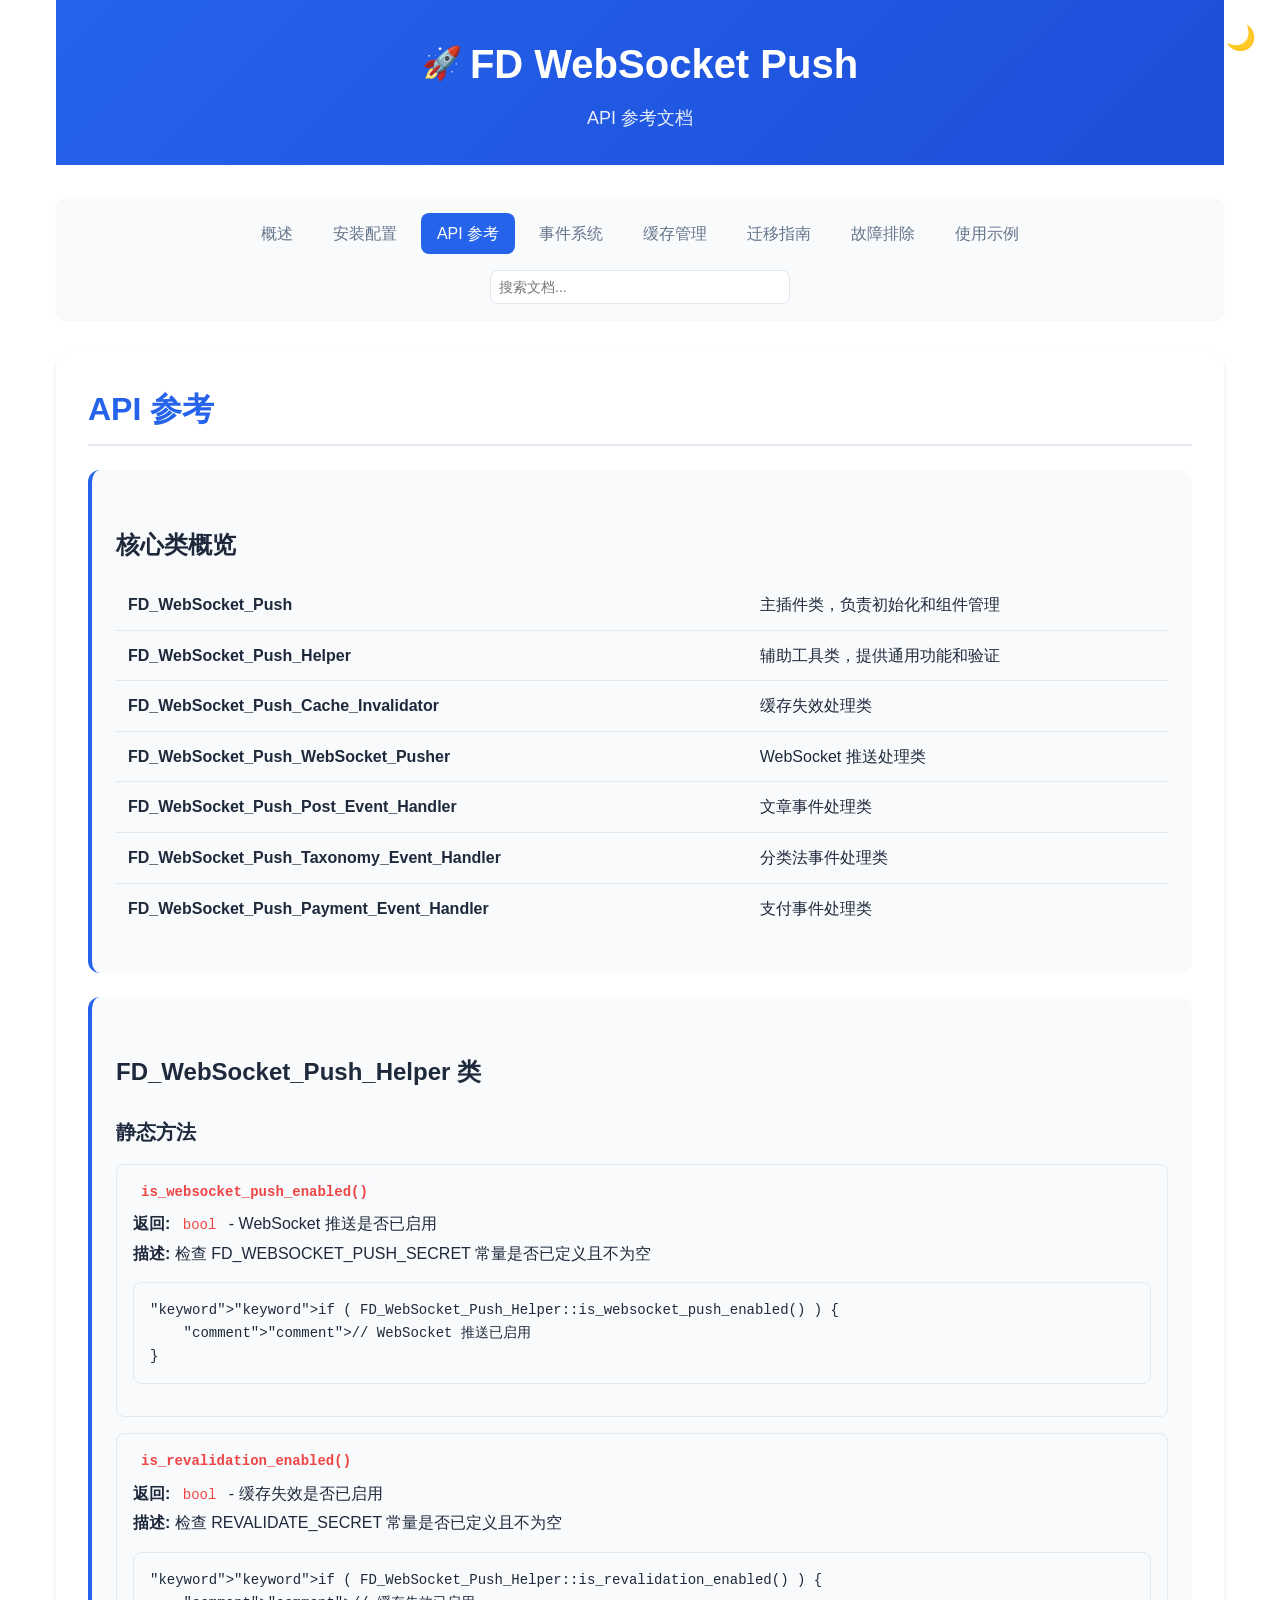
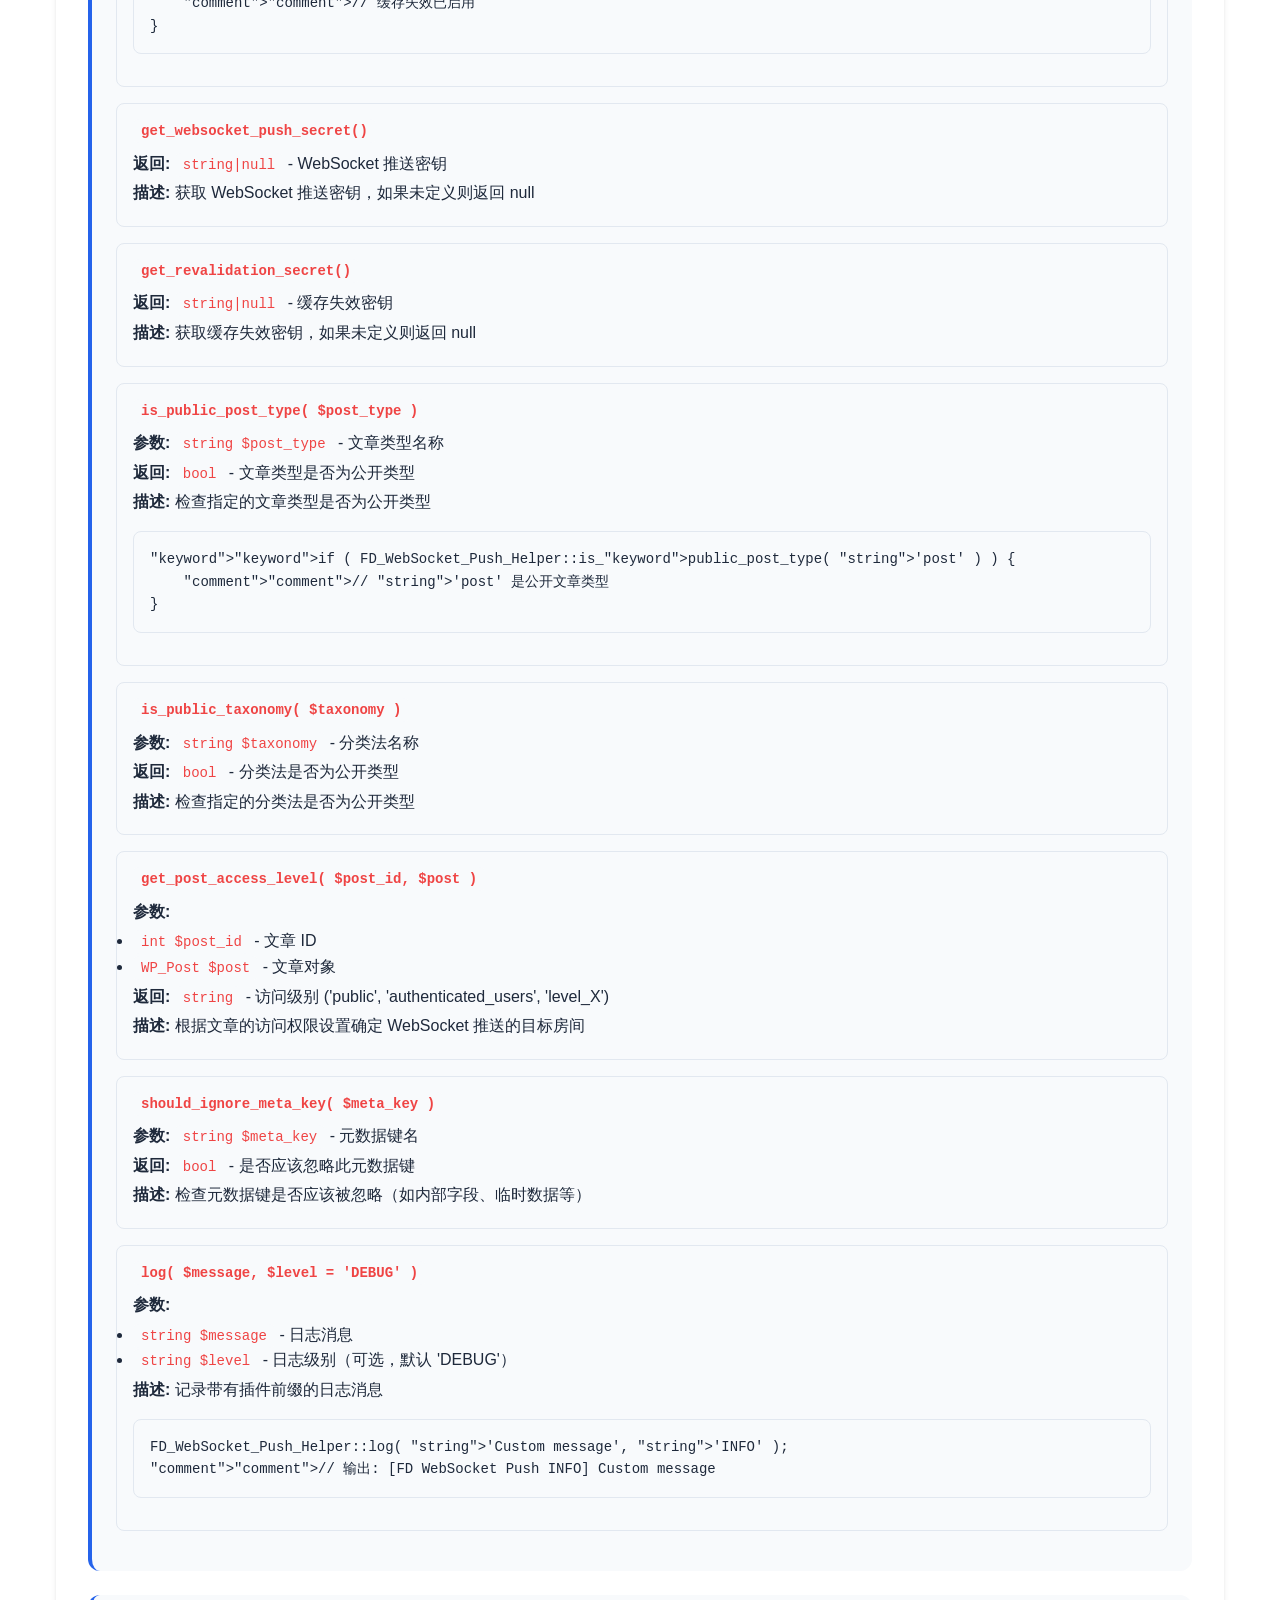
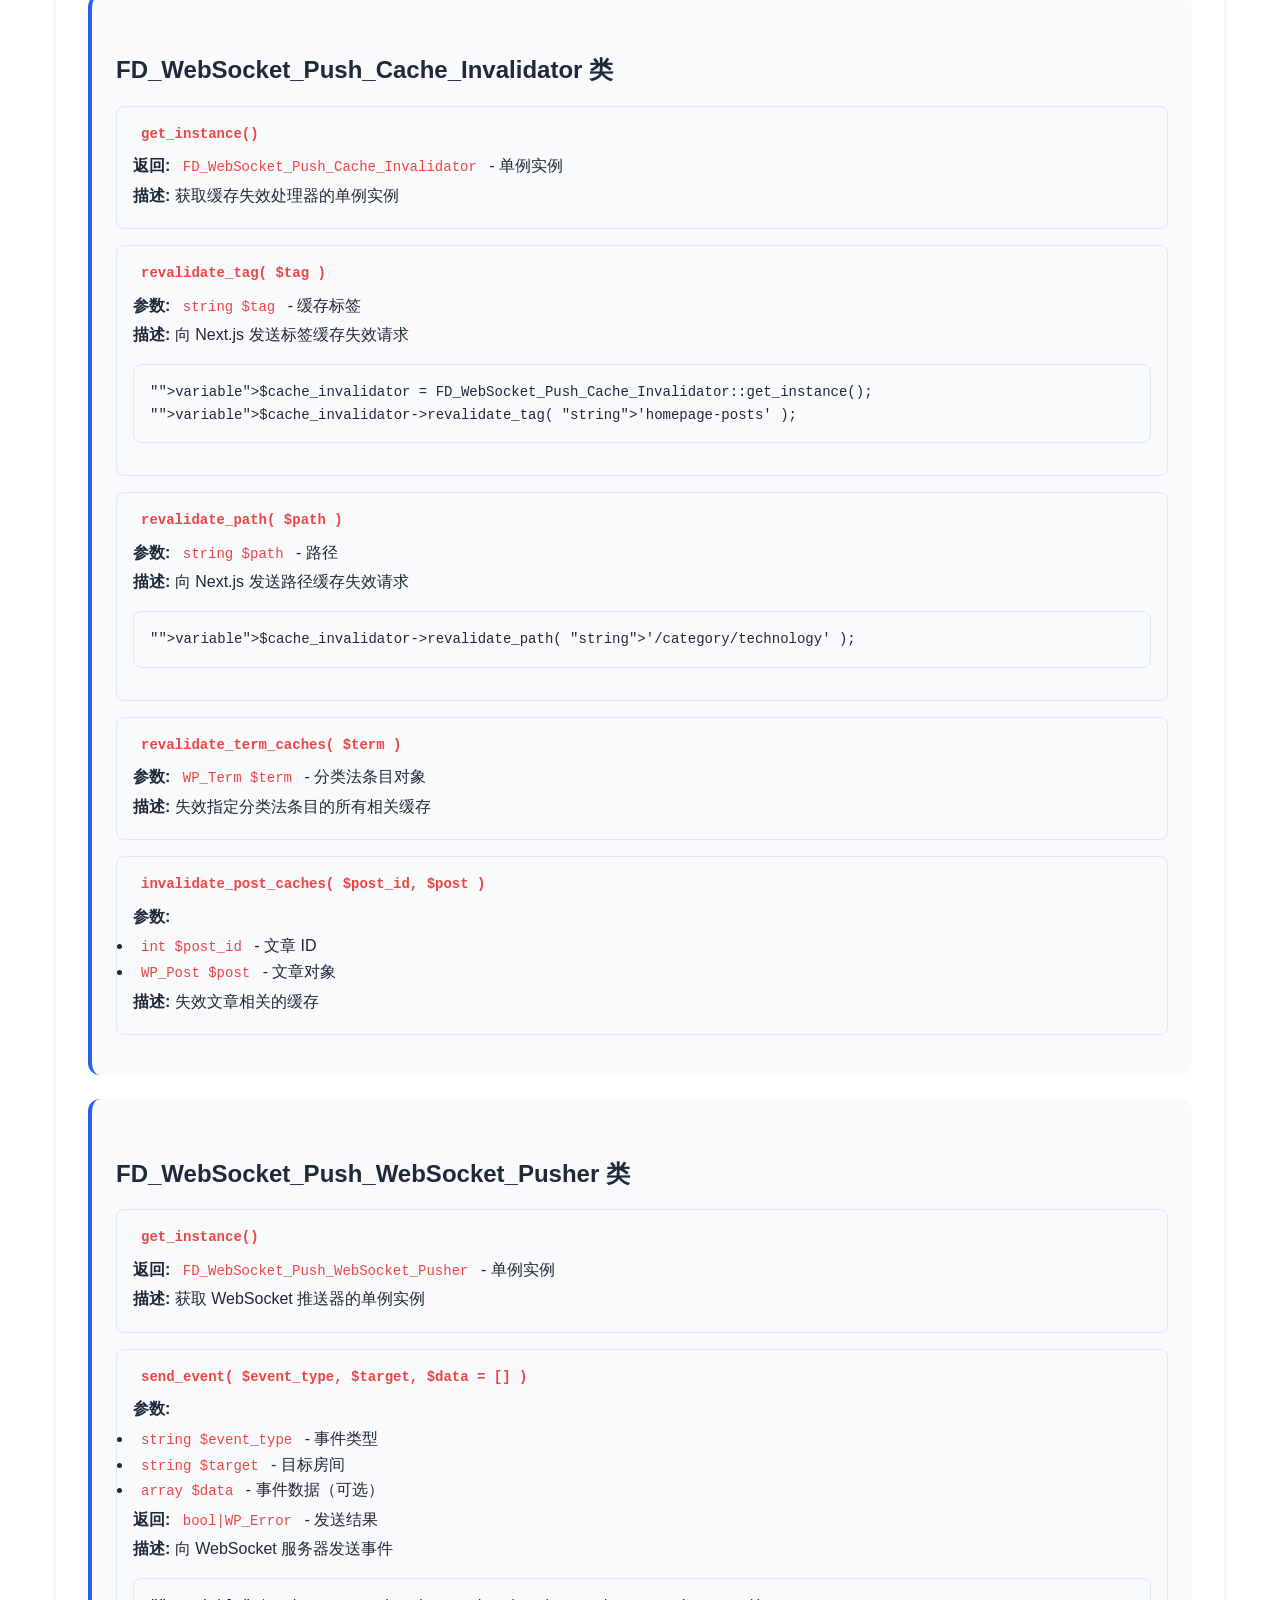
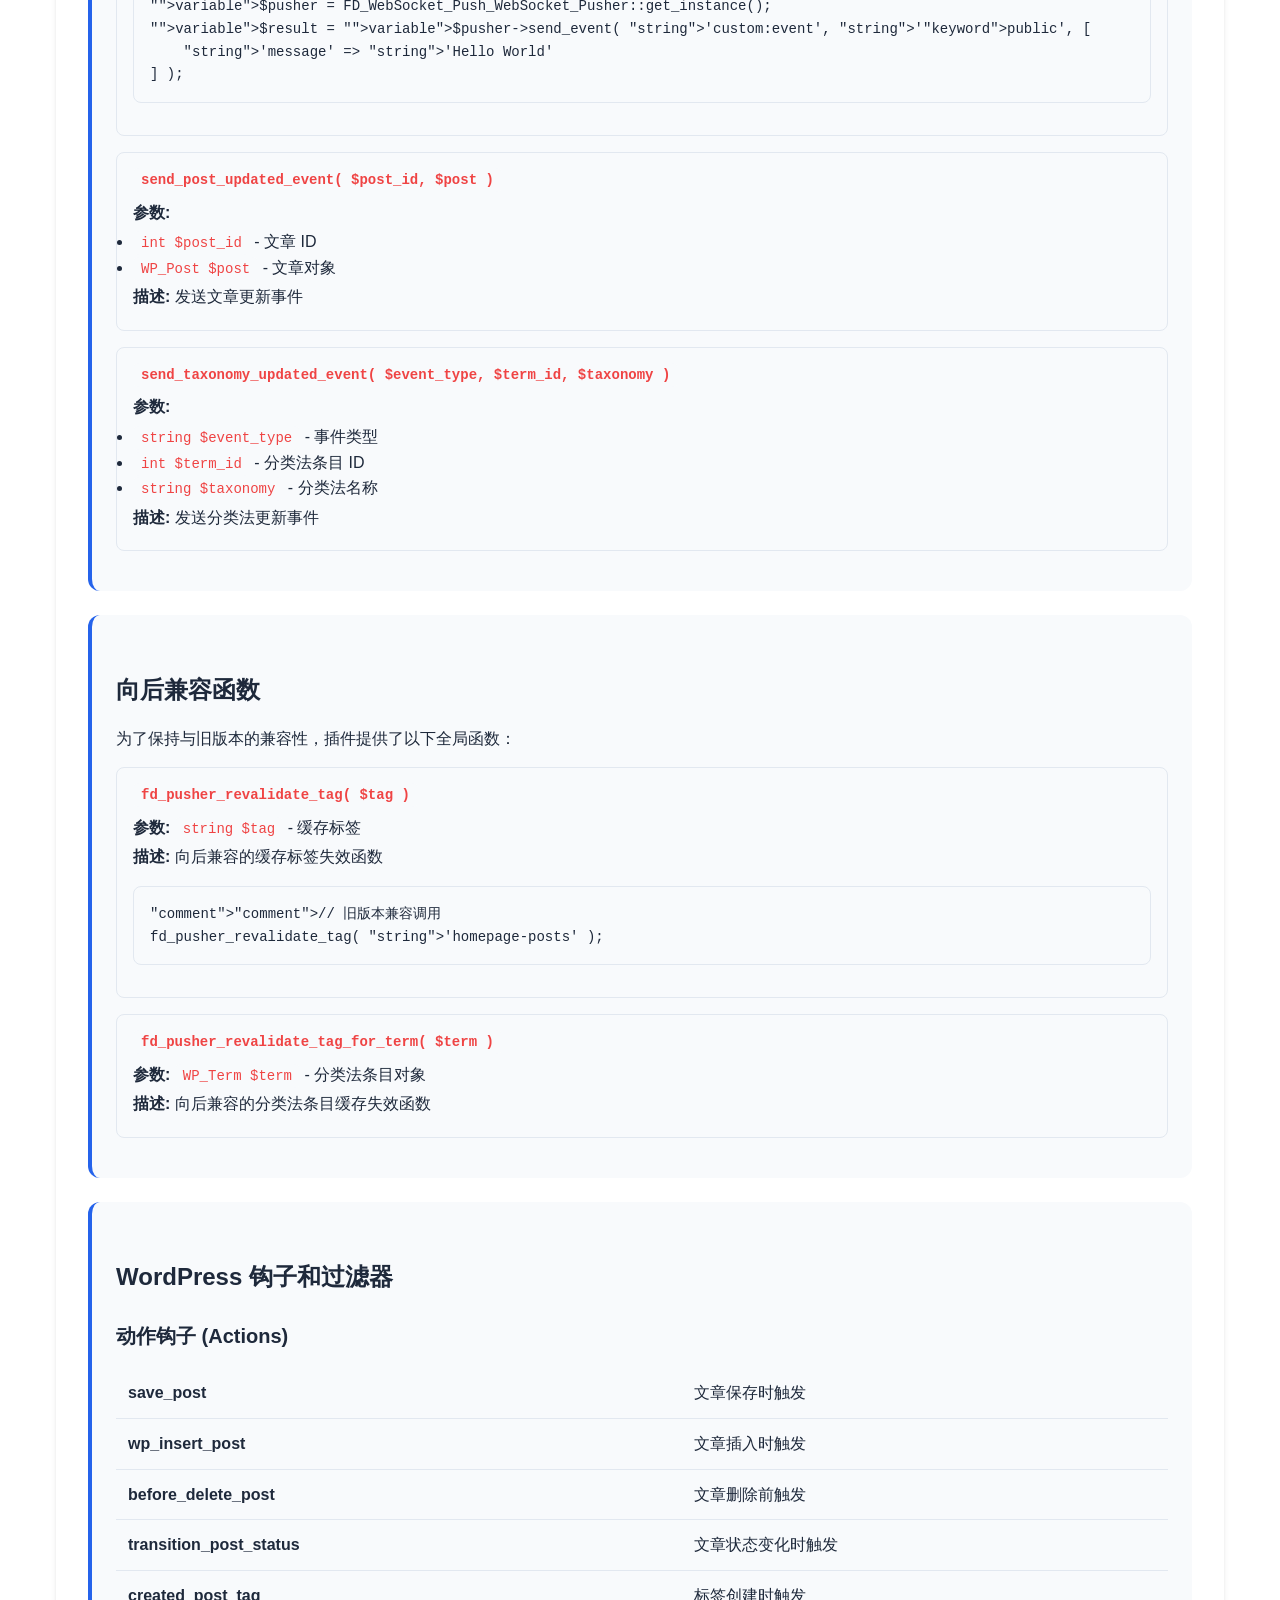
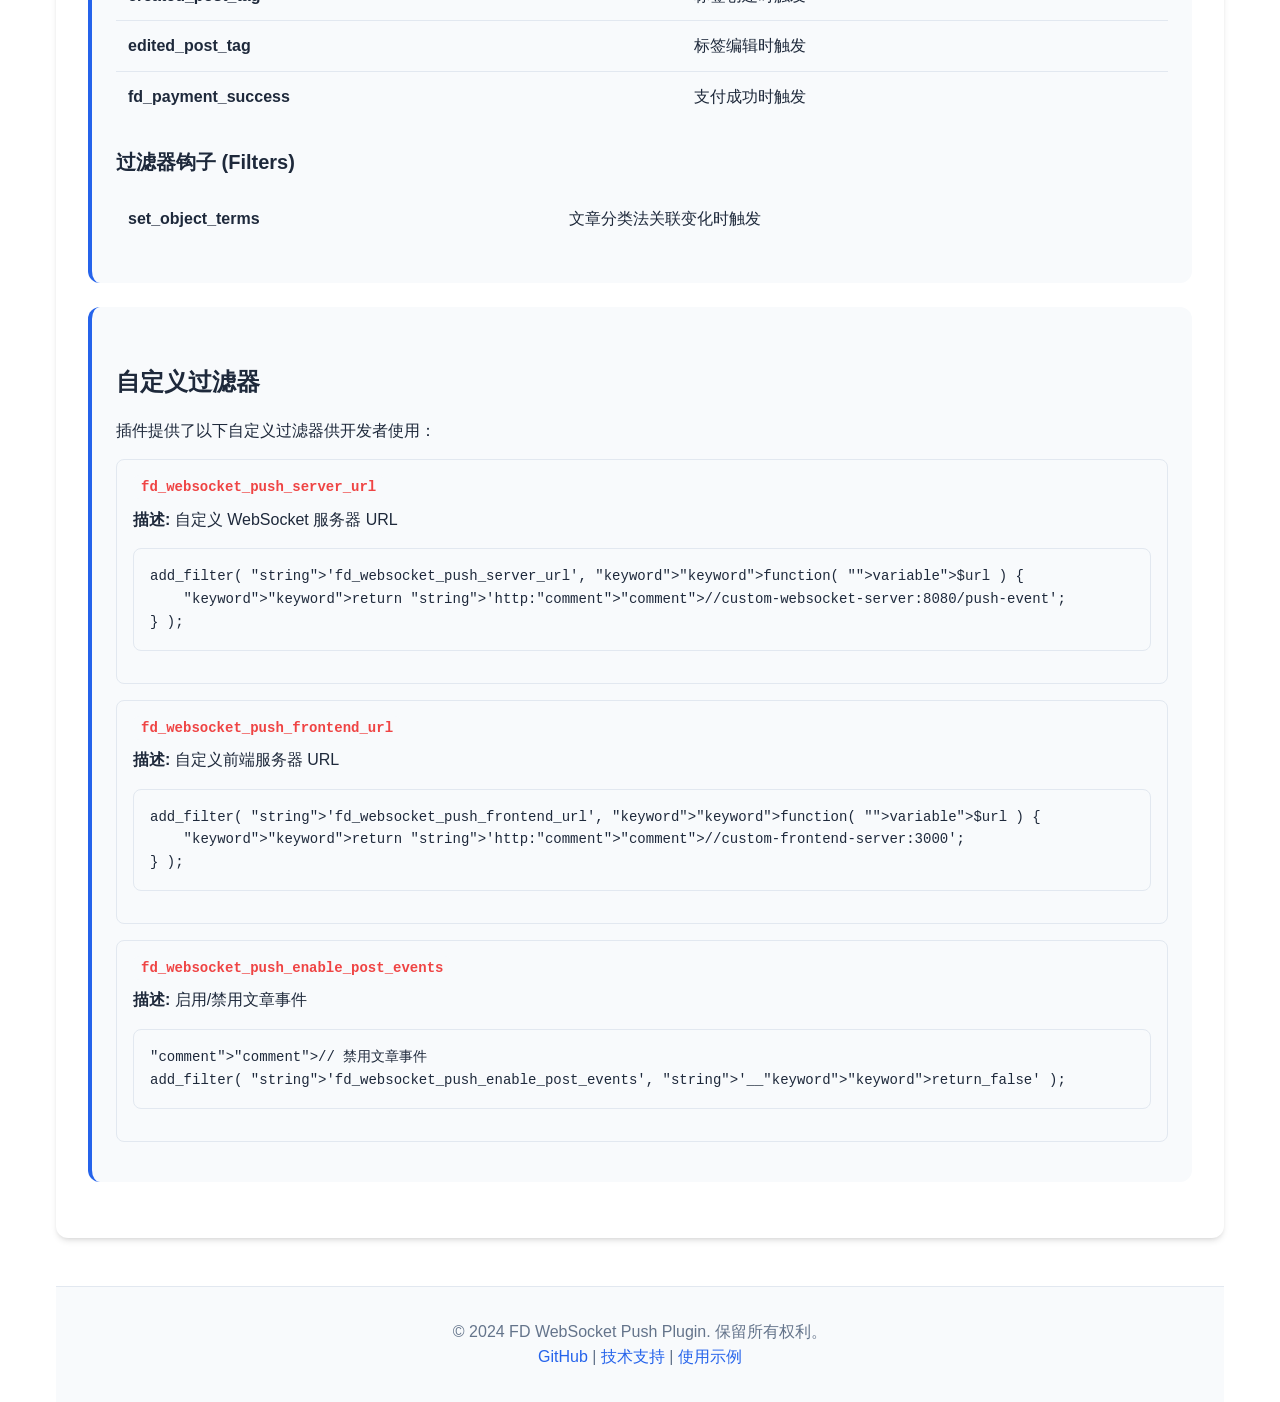
==== docs/api-reference.html @ 63a529ba "Initialize fd-websocket-push plugin repository" ====
<!DOCTYPE html>
<html lang="zh-CN">
<head>
    <meta charset="UTF-8">
    <meta name="viewport" content="width=device-width, initial-scale=1.0">
    <title>API 参考 - FD WebSocket Push 插件文档</title>
    <link rel="stylesheet" href="assets/style.css">
    <link rel="icon" type="image/x-icon" href="assets/favicon.ico">
</head>
<body>
    <div class="container">
        <header class="header">
            <div class="header-content">
                <h1 class="logo">
                    <span class="logo-icon">🚀</span>
                    FD WebSocket Push
                </h1>
                <p class="subtitle">API 参考文档</p>
            </div>
        </header>

        <nav class="navigation">
            <ul class="nav-list">
                <li><a href="index.html" class="nav-link">概述</a></li>
                <li><a href="installation.html" class="nav-link">安装配置</a></li>
                <li><a href="api-reference.html" class="nav-link active">API 参考</a></li>
                <li><a href="events.html" class="nav-link">事件系统</a></li>
                <li><a href="cache.html" class="nav-link">缓存管理</a></li>
                <li><a href="migration.html" class="nav-link">迁移指南</a></li>
                <li><a href="troubleshooting.html" class="nav-link">故障排除</a></li>
                <li><a href="examples.html" class="nav-link">使用示例</a></li>
            </ul>
        </nav>

        <main class="main-content">
            <section class="content-section">
                <h2>API 参考</h2>

                <div class="info-section">
                    <h3>核心类概览</h3>
                    <table class="info-table">
                        <tr>
                            <td><strong>FD_WebSocket_Push</strong></td>
                            <td>主插件类，负责初始化和组件管理</td>
                        </tr>
                        <tr>
                            <td><strong>FD_WebSocket_Push_Helper</strong></td>
                            <td>辅助工具类，提供通用功能和验证</td>
                        </tr>
                        <tr>
                            <td><strong>FD_WebSocket_Push_Cache_Invalidator</strong></td>
                            <td>缓存失效处理类</td>
                        </tr>
                        <tr>
                            <td><strong>FD_WebSocket_Push_WebSocket_Pusher</strong></td>
                            <td>WebSocket 推送处理类</td>
                        </tr>
                        <tr>
                            <td><strong>FD_WebSocket_Push_Post_Event_Handler</strong></td>
                            <td>文章事件处理类</td>
                        </tr>
                        <tr>
                            <td><strong>FD_WebSocket_Push_Taxonomy_Event_Handler</strong></td>
                            <td>分类法事件处理类</td>
                        </tr>
                        <tr>
                            <td><strong>FD_WebSocket_Push_Payment_Event_Handler</strong></td>
                            <td>支付事件处理类</td>
                        </tr>
                    </table>
                </div>

                <div class="info-section">
                    <h3>FD_WebSocket_Push_Helper 类</h3>
                    
                    <h4>静态方法</h4>
                    
                    <div class="api-method">
                        <h5><code>is_websocket_push_enabled()</code></h5>
                        <p><strong>返回:</strong> <code>bool</code> - WebSocket 推送是否已启用</p>
                        <p><strong>描述:</strong> 检查 FD_WEBSOCKET_PUSH_SECRET 常量是否已定义且不为空</p>
                        <pre><code>if ( FD_WebSocket_Push_Helper::is_websocket_push_enabled() ) {
    // WebSocket 推送已启用
}</code></pre>
                    </div>

                    <div class="api-method">
                        <h5><code>is_revalidation_enabled()</code></h5>
                        <p><strong>返回:</strong> <code>bool</code> - 缓存失效是否已启用</p>
                        <p><strong>描述:</strong> 检查 REVALIDATE_SECRET 常量是否已定义且不为空</p>
                        <pre><code>if ( FD_WebSocket_Push_Helper::is_revalidation_enabled() ) {
    // 缓存失效已启用
}</code></pre>
                    </div>

                    <div class="api-method">
                        <h5><code>get_websocket_push_secret()</code></h5>
                        <p><strong>返回:</strong> <code>string|null</code> - WebSocket 推送密钥</p>
                        <p><strong>描述:</strong> 获取 WebSocket 推送密钥，如果未定义则返回 null</p>
                    </div>

                    <div class="api-method">
                        <h5><code>get_revalidation_secret()</code></h5>
                        <p><strong>返回:</strong> <code>string|null</code> - 缓存失效密钥</p>
                        <p><strong>描述:</strong> 获取缓存失效密钥，如果未定义则返回 null</p>
                    </div>

                    <div class="api-method">
                        <h5><code>is_public_post_type( $post_type )</code></h5>
                        <p><strong>参数:</strong> <code>string $post_type</code> - 文章类型名称</p>
                        <p><strong>返回:</strong> <code>bool</code> - 文章类型是否为公开类型</p>
                        <p><strong>描述:</strong> 检查指定的文章类型是否为公开类型</p>
                        <pre><code>if ( FD_WebSocket_Push_Helper::is_public_post_type( 'post' ) ) {
    // 'post' 是公开文章类型
}</code></pre>
                    </div>

                    <div class="api-method">
                        <h5><code>is_public_taxonomy( $taxonomy )</code></h5>
                        <p><strong>参数:</strong> <code>string $taxonomy</code> - 分类法名称</p>
                        <p><strong>返回:</strong> <code>bool</code> - 分类法是否为公开类型</p>
                        <p><strong>描述:</strong> 检查指定的分类法是否为公开类型</p>
                    </div>

                    <div class="api-method">
                        <h5><code>get_post_access_level( $post_id, $post )</code></h5>
                        <p><strong>参数:</strong></p>
                        <ul>
                            <li><code>int $post_id</code> - 文章 ID</li>
                            <li><code>WP_Post $post</code> - 文章对象</li>
                        </ul>
                        <p><strong>返回:</strong> <code>string</code> - 访问级别 ('public', 'authenticated_users', 'level_X')</p>
                        <p><strong>描述:</strong> 根据文章的访问权限设置确定 WebSocket 推送的目标房间</p>
                    </div>

                    <div class="api-method">
                        <h5><code>should_ignore_meta_key( $meta_key )</code></h5>
                        <p><strong>参数:</strong> <code>string $meta_key</code> - 元数据键名</p>
                        <p><strong>返回:</strong> <code>bool</code> - 是否应该忽略此元数据键</p>
                        <p><strong>描述:</strong> 检查元数据键是否应该被忽略（如内部字段、临时数据等）</p>
                    </div>

                    <div class="api-method">
                        <h5><code>log( $message, $level = 'DEBUG' )</code></h5>
                        <p><strong>参数:</strong></p>
                        <ul>
                            <li><code>string $message</code> - 日志消息</li>
                            <li><code>string $level</code> - 日志级别（可选，默认 'DEBUG'）</li>
                        </ul>
                        <p><strong>描述:</strong> 记录带有插件前缀的日志消息</p>
                        <pre><code>FD_WebSocket_Push_Helper::log( 'Custom message', 'INFO' );
// 输出: [FD WebSocket Push INFO] Custom message</code></pre>
                    </div>
                </div>

                <div class="info-section">
                    <h3>FD_WebSocket_Push_Cache_Invalidator 类</h3>
                    
                    <div class="api-method">
                        <h5><code>get_instance()</code></h5>
                        <p><strong>返回:</strong> <code>FD_WebSocket_Push_Cache_Invalidator</code> - 单例实例</p>
                        <p><strong>描述:</strong> 获取缓存失效处理器的单例实例</p>
                    </div>

                    <div class="api-method">
                        <h5><code>revalidate_tag( $tag )</code></h5>
                        <p><strong>参数:</strong> <code>string $tag</code> - 缓存标签</p>
                        <p><strong>描述:</strong> 向 Next.js 发送标签缓存失效请求</p>
                        <pre><code>$cache_invalidator = FD_WebSocket_Push_Cache_Invalidator::get_instance();
$cache_invalidator->revalidate_tag( 'homepage-posts' );</code></pre>
                    </div>

                    <div class="api-method">
                        <h5><code>revalidate_path( $path )</code></h5>
                        <p><strong>参数:</strong> <code>string $path</code> - 路径</p>
                        <p><strong>描述:</strong> 向 Next.js 发送路径缓存失效请求</p>
                        <pre><code>$cache_invalidator->revalidate_path( '/category/technology' );</code></pre>
                    </div>

                    <div class="api-method">
                        <h5><code>revalidate_term_caches( $term )</code></h5>
                        <p><strong>参数:</strong> <code>WP_Term $term</code> - 分类法条目对象</p>
                        <p><strong>描述:</strong> 失效指定分类法条目的所有相关缓存</p>
                    </div>

                    <div class="api-method">
                        <h5><code>invalidate_post_caches( $post_id, $post )</code></h5>
                        <p><strong>参数:</strong></p>
                        <ul>
                            <li><code>int $post_id</code> - 文章 ID</li>
                            <li><code>WP_Post $post</code> - 文章对象</li>
                        </ul>
                        <p><strong>描述:</strong> 失效文章相关的缓存</p>
                    </div>
                </div>

                <div class="info-section">
                    <h3>FD_WebSocket_Push_WebSocket_Pusher 类</h3>
                    
                    <div class="api-method">
                        <h5><code>get_instance()</code></h5>
                        <p><strong>返回:</strong> <code>FD_WebSocket_Push_WebSocket_Pusher</code> - 单例实例</p>
                        <p><strong>描述:</strong> 获取 WebSocket 推送器的单例实例</p>
                    </div>

                    <div class="api-method">
                        <h5><code>send_event( $event_type, $target, $data = [] )</code></h5>
                        <p><strong>参数:</strong></p>
                        <ul>
                            <li><code>string $event_type</code> - 事件类型</li>
                            <li><code>string $target</code> - 目标房间</li>
                            <li><code>array $data</code> - 事件数据（可选）</li>
                        </ul>
                        <p><strong>返回:</strong> <code>bool|WP_Error</code> - 发送结果</p>
                        <p><strong>描述:</strong> 向 WebSocket 服务器发送事件</p>
                        <pre><code>$pusher = FD_WebSocket_Push_WebSocket_Pusher::get_instance();
$result = $pusher->send_event( 'custom:event', 'public', [
    'message' => 'Hello World'
] );</code></pre>
                    </div>

                    <div class="api-method">
                        <h5><code>send_post_updated_event( $post_id, $post )</code></h5>
                        <p><strong>参数:</strong></p>
                        <ul>
                            <li><code>int $post_id</code> - 文章 ID</li>
                            <li><code>WP_Post $post</code> - 文章对象</li>
                        </ul>
                        <p><strong>描述:</strong> 发送文章更新事件</p>
                    </div>

                    <div class="api-method">
                        <h5><code>send_taxonomy_updated_event( $event_type, $term_id, $taxonomy )</code></h5>
                        <p><strong>参数:</strong></p>
                        <ul>
                            <li><code>string $event_type</code> - 事件类型</li>
                            <li><code>int $term_id</code> - 分类法条目 ID</li>
                            <li><code>string $taxonomy</code> - 分类法名称</li>
                        </ul>
                        <p><strong>描述:</strong> 发送分类法更新事件</p>
                    </div>
                </div>

                <div class="info-section">
                    <h3>向后兼容函数</h3>
                    
                    <p>为了保持与旧版本的兼容性，插件提供了以下全局函数：</p>
                    
                    <div class="api-method">
                        <h5><code>fd_pusher_revalidate_tag( $tag )</code></h5>
                        <p><strong>参数:</strong> <code>string $tag</code> - 缓存标签</p>
                        <p><strong>描述:</strong> 向后兼容的缓存标签失效函数</p>
                        <pre><code>// 旧版本兼容调用
fd_pusher_revalidate_tag( 'homepage-posts' );</code></pre>
                    </div>

                    <div class="api-method">
                        <h5><code>fd_pusher_revalidate_tag_for_term( $term )</code></h5>
                        <p><strong>参数:</strong> <code>WP_Term $term</code> - 分类法条目对象</p>
                        <p><strong>描述:</strong> 向后兼容的分类法条目缓存失效函数</p>
                    </div>
                </div>

                <div class="info-section">
                    <h3>WordPress 钩子和过滤器</h3>
                    
                    <h4>动作钩子 (Actions)</h4>
                    <table class="info-table">
                        <tr>
                            <td><strong>save_post</strong></td>
                            <td>文章保存时触发</td>
                        </tr>
                        <tr>
                            <td><strong>wp_insert_post</strong></td>
                            <td>文章插入时触发</td>
                        </tr>
                        <tr>
                            <td><strong>before_delete_post</strong></td>
                            <td>文章删除前触发</td>
                        </tr>
                        <tr>
                            <td><strong>transition_post_status</strong></td>
                            <td>文章状态变化时触发</td>
                        </tr>
                        <tr>
                            <td><strong>created_post_tag</strong></td>
                            <td>标签创建时触发</td>
                        </tr>
                        <tr>
                            <td><strong>edited_post_tag</strong></td>
                            <td>标签编辑时触发</td>
                        </tr>
                        <tr>
                            <td><strong>fd_payment_success</strong></td>
                            <td>支付成功时触发</td>
                        </tr>
                    </table>

                    <h4>过滤器钩子 (Filters)</h4>
                    <table class="info-table">
                        <tr>
                            <td><strong>set_object_terms</strong></td>
                            <td>文章分类法关联变化时触发</td>
                        </tr>
                    </table>
                </div>

                <div class="info-section">
                    <h3>自定义过滤器</h3>
                    
                    <p>插件提供了以下自定义过滤器供开发者使用：</p>
                    
                    <div class="api-method">
                        <h5><code>fd_websocket_push_server_url</code></h5>
                        <p><strong>描述:</strong> 自定义 WebSocket 服务器 URL</p>
                        <pre><code>add_filter( 'fd_websocket_push_server_url', function( $url ) {
    return 'http://custom-websocket-server:8080/push-event';
} );</code></pre>
                    </div>

                    <div class="api-method">
                        <h5><code>fd_websocket_push_frontend_url</code></h5>
                        <p><strong>描述:</strong> 自定义前端服务器 URL</p>
                        <pre><code>add_filter( 'fd_websocket_push_frontend_url', function( $url ) {
    return 'http://custom-frontend-server:3000';
} );</code></pre>
                    </div>

                    <div class="api-method">
                        <h5><code>fd_websocket_push_enable_post_events</code></h5>
                        <p><strong>描述:</strong> 启用/禁用文章事件</p>
                        <pre><code>// 禁用文章事件
add_filter( 'fd_websocket_push_enable_post_events', '__return_false' );</code></pre>
                    </div>
                </div>
            </section>
        </main>

        <footer class="footer">
            <div class="footer-content">
                <p>&copy; 2024 FD WebSocket Push Plugin. 保留所有权利。</p>
                <p>
                    <a href="https://github.com/your-repo/fd-websocket-push" target="_blank">GitHub</a> |
                    <a href="mailto:support@example.com">技术支持</a> |
                    <a href="examples.html">使用示例</a>
                </p>
            </div>
        </footer>
    </div>

    <script src="assets/script.js"></script>
</body>
</html>
---- docs/assets/style.css ----
/* FD WebSocket Push 文档样式 */

:root {
    --primary-color: #2563eb;
    --primary-dark: #1d4ed8;
    --secondary-color: #64748b;
    --accent-color: #f59e0b;
    --success-color: #10b981;
    --warning-color: #f59e0b;
    --error-color: #ef4444;
    --background-color: #ffffff;
    --surface-color: #f8fafc;
    --border-color: #e2e8f0;
    --text-primary: #1e293b;
    --text-secondary: #64748b;
    --text-muted: #94a3b8;
    --shadow-sm: 0 1px 2px 0 rgb(0 0 0 / 0.05);
    --shadow-md: 0 4px 6px -1px rgb(0 0 0 / 0.1), 0 2px 4px -2px rgb(0 0 0 / 0.1);
    --shadow-lg: 0 10px 15px -3px rgb(0 0 0 / 0.1), 0 4px 6px -4px rgb(0 0 0 / 0.1);
    --radius-sm: 0.375rem;
    --radius-md: 0.5rem;
    --radius-lg: 0.75rem;
}

* {
    margin: 0;
    padding: 0;
    box-sizing: border-box;
}

body {
    font-family: -apple-system, BlinkMacSystemFont, 'Segoe UI', Roboto, 'Helvetica Neue', Arial, sans-serif;
    line-height: 1.6;
    color: var(--text-primary);
    background-color: var(--background-color);
}

.container {
    max-width: 1200px;
    margin: 0 auto;
    padding: 0 1rem;
}

/* Header */
.header {
    background: linear-gradient(135deg, var(--primary-color) 0%, var(--primary-dark) 100%);
    color: white;
    padding: 2rem 0;
    margin-bottom: 2rem;
}

.header-content {
    text-align: center;
}

.logo {
    font-size: 2.5rem;
    font-weight: 700;
    margin-bottom: 0.5rem;
    display: flex;
    align-items: center;
    justify-content: center;
    gap: 0.5rem;
}

.logo-icon {
    font-size: 2rem;
}

.subtitle {
    font-size: 1.125rem;
    opacity: 0.9;
    font-weight: 300;
}

/* Navigation */
.navigation {
    background-color: var(--surface-color);
    border-radius: var(--radius-lg);
    padding: 1rem;
    margin-bottom: 2rem;
    box-shadow: var(--shadow-sm);
}

.nav-list {
    display: flex;
    flex-wrap: wrap;
    gap: 0.5rem;
    list-style: none;
    justify-content: center;
}

.nav-link {
    display: block;
    padding: 0.5rem 1rem;
    text-decoration: none;
    color: var(--text-secondary);
    border-radius: var(--radius-md);
    transition: all 0.2s ease;
    font-weight: 500;
}

.nav-link:hover,
.nav-link.active {
    background-color: var(--primary-color);
    color: white;
}

/* Main Content */
.main-content {
    margin-bottom: 3rem;
}

.content-section {
    background-color: var(--background-color);
    border-radius: var(--radius-lg);
    padding: 2rem;
    box-shadow: var(--shadow-md);
}

.content-section h2 {
    color: var(--primary-color);
    font-size: 2rem;
    margin-bottom: 1.5rem;
    border-bottom: 2px solid var(--border-color);
    padding-bottom: 0.5rem;
}

.content-section h3 {
    color: var(--text-primary);
    font-size: 1.5rem;
    margin: 2rem 0 1rem 0;
}

.content-section h4 {
    color: var(--text-primary);
    font-size: 1.25rem;
    margin: 1.5rem 0 0.75rem 0;
}

/* Feature Grid */
.feature-grid {
    display: grid;
    grid-template-columns: repeat(auto-fit, minmax(250px, 1fr));
    gap: 1.5rem;
    margin: 2rem 0;
}

.feature-card {
    background-color: var(--surface-color);
    padding: 1.5rem;
    border-radius: var(--radius-lg);
    text-align: center;
    border: 1px solid var(--border-color);
    transition: transform 0.2s ease, box-shadow 0.2s ease;
}

.feature-card:hover {
    transform: translateY(-2px);
    box-shadow: var(--shadow-lg);
}

.feature-icon {
    font-size: 2.5rem;
    margin-bottom: 1rem;
}

.feature-card h3 {
    color: var(--primary-color);
    margin: 0 0 0.5rem 0;
    font-size: 1.25rem;
}

.feature-card p {
    color: var(--text-secondary);
    font-size: 0.875rem;
}

/* Info Sections */
.info-section {
    background-color: var(--surface-color);
    padding: 1.5rem;
    border-radius: var(--radius-lg);
    margin: 1.5rem 0;
    border-left: 4px solid var(--primary-color);
}

.feature-list {
    list-style: none;
    padding-left: 0;
}

.feature-list li {
    padding: 0.5rem 0;
    border-bottom: 1px solid var(--border-color);
}

.feature-list li:last-child {
    border-bottom: none;
}

.feature-list li strong {
    color: var(--primary-color);
}

/* Tables */
.info-table {
    width: 100%;
    border-collapse: collapse;
    margin: 1rem 0;
}

.info-table td {
    padding: 0.75rem;
    border-bottom: 1px solid var(--border-color);
}

.info-table tr:last-child td {
    border-bottom: none;
}

/* Quick Start */
.quick-start-list {
    counter-reset: step-counter;
    list-style: none;
    padding-left: 0;
}

.quick-start-list li {
    counter-increment: step-counter;
    margin: 1.5rem 0;
    padding: 1rem;
    background-color: var(--surface-color);
    border-radius: var(--radius-md);
    position: relative;
    padding-left: 3rem;
}

.quick-start-list li::before {
    content: counter(step-counter);
    position: absolute;
    left: 1rem;
    top: 1rem;
    background-color: var(--primary-color);
    color: white;
    width: 1.5rem;
    height: 1.5rem;
    border-radius: 50%;
    display: flex;
    align-items: center;
    justify-content: center;
    font-weight: bold;
    font-size: 0.875rem;
}

.quick-start-list li strong {
    color: var(--primary-color);
    display: block;
    margin-bottom: 0.25rem;
}

/* Architecture Diagram */
.architecture-diagram {
    display: flex;
    align-items: center;
    justify-content: center;
    gap: 1rem;
    margin: 2rem 0;
    flex-wrap: wrap;
}

.arch-component {
    background-color: var(--surface-color);
    padding: 1rem;
    border-radius: var(--radius-md);
    text-align: center;
    border: 2px solid var(--primary-color);
    min-width: 150px;
}

.arch-component h4 {
    color: var(--primary-color);
    margin: 0 0 0.5rem 0;
    font-size: 1rem;
}

.arch-component p {
    color: var(--text-secondary);
    font-size: 0.875rem;
    margin: 0;
}

.arch-arrow {
    color: var(--primary-color);
    font-size: 1.5rem;
    font-weight: bold;
}

/* Code Blocks */
code {
    background-color: var(--surface-color);
    padding: 0.25rem 0.5rem;
    border-radius: var(--radius-sm);
    font-family: 'Monaco', 'Menlo', 'Ubuntu Mono', monospace;
    font-size: 0.875rem;
    color: var(--error-color);
}

pre {
    background-color: var(--surface-color);
    padding: 1rem;
    border-radius: var(--radius-md);
    overflow-x: auto;
    margin: 1rem 0;
    border: 1px solid var(--border-color);
}

pre code {
    background: none;
    padding: 0;
    color: var(--text-primary);
}

/* Footer */
.footer {
    background-color: var(--surface-color);
    border-top: 1px solid var(--border-color);
    padding: 2rem 0;
    margin-top: 3rem;
}

.footer-content {
    text-align: center;
    color: var(--text-secondary);
}

.footer-content a {
    color: var(--primary-color);
    text-decoration: none;
}

.footer-content a:hover {
    text-decoration: underline;
}

/* Interactive Elements */
.copy-button {
    position: absolute;
    top: 0.5rem;
    right: 0.5rem;
    background-color: var(--primary-color);
    color: white;
    border: none;
    padding: 0.25rem 0.5rem;
    border-radius: var(--radius-sm);
    font-size: 0.75rem;
    cursor: pointer;
    opacity: 0;
    transition: opacity 0.2s ease;
}

pre:hover .copy-button {
    opacity: 1;
}

.copy-button:hover {
    background-color: var(--primary-dark);
}

.copy-button.copied {
    background-color: var(--success-color);
}

.language-label {
    position: absolute;
    top: 0.5rem;
    left: 0.5rem;
    background-color: var(--secondary-color);
    color: white;
    padding: 0.125rem 0.375rem;
    border-radius: var(--radius-sm);
    font-size: 0.625rem;
    font-weight: 500;
    text-transform: uppercase;
}

/* Syntax Highlighting */
.keyword {
    color: var(--primary-color);
    font-weight: 600;
}

.variable {
    color: var(--accent-color);
}

.string {
    color: var(--success-color);
}

.comment {
    color: var(--text-muted);
    font-style: italic;
}

.php-tag {
    color: var(--error-color);
    font-weight: 600;
}

/* Scroll to Top Button */
.scroll-to-top {
    position: fixed;
    bottom: 2rem;
    right: 2rem;
    width: 3rem;
    height: 3rem;
    background-color: var(--primary-color);
    color: white;
    border: none;
    border-radius: 50%;
    font-size: 1.25rem;
    cursor: pointer;
    box-shadow: var(--shadow-lg);
    transition: all 0.3s ease;
    z-index: 1000;
}

.scroll-to-top:hover {
    background-color: var(--primary-dark);
    transform: translateY(-2px);
}

/* Search Functionality */
.search-container {
    position: relative;
    margin-top: 1rem;
    max-width: 300px;
    margin-left: auto;
    margin-right: auto;
}

.search-input {
    width: 100%;
    padding: 0.5rem;
    border: 1px solid var(--border-color);
    border-radius: var(--radius-md);
    font-size: 0.875rem;
    background-color: var(--background-color);
    color: var(--text-primary);
}

.search-input:focus {
    outline: none;
    border-color: var(--primary-color);
    box-shadow: 0 0 0 2px rgba(37, 99, 235, 0.1);
}

.search-results {
    position: absolute;
    top: 100%;
    left: 0;
    right: 0;
    background-color: var(--background-color);
    border: 1px solid var(--border-color);
    border-radius: var(--radius-md);
    box-shadow: var(--shadow-lg);
    max-height: 300px;
    overflow-y: auto;
    z-index: 1000;
    display: none;
}

.search-result-item {
    padding: 0.75rem;
    border-bottom: 1px solid var(--border-color);
    cursor: pointer;
    transition: background-color 0.2s ease;
}

.search-result-item:hover {
    background-color: var(--surface-color);
}

.search-result-item:last-child {
    border-bottom: none;
}

.search-result-heading {
    font-weight: 600;
    color: var(--primary-color);
    font-size: 0.875rem;
    margin-bottom: 0.25rem;
}

.search-result-text {
    font-size: 0.75rem;
    color: var(--text-secondary);
    line-height: 1.4;
}

.search-no-results {
    padding: 1rem;
    text-align: center;
    color: var(--text-muted);
    font-size: 0.875rem;
}

mark {
    background-color: var(--accent-color);
    color: white;
    padding: 0.125rem 0.25rem;
    border-radius: var(--radius-sm);
}

/* Theme Toggle */
.theme-toggle {
    position: absolute;
    top: 1rem;
    right: 1rem;
    background: none;
    border: none;
    font-size: 1.5rem;
    cursor: pointer;
    padding: 0.5rem;
    border-radius: var(--radius-md);
    transition: background-color 0.2s ease;
}

.theme-toggle:hover {
    background-color: rgba(255, 255, 255, 0.1);
}

/* Dark Theme */
.dark-theme {
    --background-color: #1a1a1a;
    --surface-color: #2d2d2d;
    --border-color: #404040;
    --text-primary: #ffffff;
    --text-secondary: #cccccc;
    --text-muted: #999999;
}

.dark-theme .feature-card {
    background-color: var(--surface-color);
    border-color: var(--border-color);
}

.dark-theme .search-input {
    background-color: var(--surface-color);
    border-color: var(--border-color);
    color: var(--text-primary);
}

.dark-theme .search-results {
    background-color: var(--surface-color);
    border-color: var(--border-color);
}

/* Troubleshooting Items */
.troubleshoot-item {
    margin: 1.5rem 0;
    border: 1px solid var(--border-color);
    border-radius: var(--radius-lg);
    overflow: hidden;
}

.troubleshoot-item h4 {
    background-color: var(--surface-color);
    padding: 1rem;
    margin: 0;
    border-bottom: 1px solid var(--border-color);
    position: relative;
}

.troubleshoot-item h4::after {
    content: '▼';
    position: absolute;
    right: 1rem;
    top: 50%;
    transform: translateY(-50%);
    transition: transform 0.2s ease;
}

.troubleshoot-item.expanded h4::after {
    transform: translateY(-50%) rotate(180deg);
}

.troubleshoot-item > *:not(h4) {
    padding: 0 1rem 1rem 1rem;
}

/* Warning and Info Boxes */
.warning-box {
    background-color: #fef3cd;
    border: 1px solid #fecaca;
    border-left: 4px solid var(--warning-color);
    padding: 1rem;
    border-radius: var(--radius-md);
    margin: 1.5rem 0;
}

.warning-box h4 {
    color: var(--warning-color);
    margin: 0 0 0.5rem 0;
}

.dark-theme .warning-box {
    background-color: rgba(245, 158, 11, 0.1);
    border-color: rgba(245, 158, 11, 0.3);
}

/* API Method Styling */
.api-method {
    background-color: var(--surface-color);
    border: 1px solid var(--border-color);
    border-radius: var(--radius-md);
    padding: 1rem;
    margin: 1rem 0;
}

.api-method h5 {
    color: var(--primary-color);
    margin: 0 0 0.5rem 0;
    font-family: 'Monaco', 'Menlo', 'Ubuntu Mono', monospace;
}

.api-method p {
    margin: 0.25rem 0;
}

/* Event Details */
.event-details {
    background-color: var(--surface-color);
    border-left: 4px solid var(--primary-color);
    padding: 1rem;
    margin: 1rem 0;
    border-radius: 0 var(--radius-md) var(--radius-md) 0;
}

/* Cache Scenario */
.cache-scenario {
    background-color: var(--surface-color);
    border: 1px solid var(--border-color);
    border-radius: var(--radius-md);
    padding: 1rem;
    margin: 1rem 0;
}

.cache-scenario h5 {
    color: var(--primary-color);
    margin: 0 0 0.5rem 0;
}

/* Version Info */
.version-info {
    background: linear-gradient(135deg, var(--surface-color) 0%, rgba(37, 99, 235, 0.05) 100%);
    border: 1px solid var(--border-color);
    border-radius: var(--radius-lg);
    padding: 1.5rem;
    margin: 1.5rem 0;
}

/* Changelog Styles */
.changelog-entry {
    background-color: var(--background-color);
    border: 1px solid var(--border-color);
    border-radius: var(--radius-lg);
    margin: 2rem 0;
    overflow: hidden;
    box-shadow: var(--shadow-sm);
}

.version-header {
    background: linear-gradient(135deg, var(--primary-color) 0%, var(--primary-dark) 100%);
    color: white;
    padding: 1.5rem;
    display: flex;
    align-items: center;
    gap: 1rem;
    flex-wrap: wrap;
}

.version-header h3 {
    margin: 0;
    font-size: 1.5rem;
    font-weight: 700;
}

.release-date {
    background-color: rgba(255, 255, 255, 0.2);
    padding: 0.25rem 0.75rem;
    border-radius: var(--radius-md);
    font-size: 0.875rem;
    font-weight: 500;
}

.release-type {
    padding: 0.25rem 0.75rem;
    border-radius: var(--radius-md);
    font-size: 0.75rem;
    font-weight: 600;
    text-transform: uppercase;
    letter-spacing: 0.05em;
}

.release-type.major {
    background-color: var(--error-color);
    color: white;
}

.release-type.minor {
    background-color: var(--success-color);
    color: white;
}

.release-type.patch {
    background-color: var(--accent-color);
    color: white;
}

.release-type.legacy {
    background-color: var(--secondary-color);
    color: white;
}

.changelog-content {
    padding: 2rem;
}

.changelog-content h4 {
    color: var(--primary-color);
    margin: 1.5rem 0 1rem 0;
    font-size: 1.125rem;
    display: flex;
    align-items: center;
    gap: 0.5rem;
}

.changelog-content h4:first-child {
    margin-top: 0;
}

.changelog-list {
    list-style: none;
    padding-left: 0;
}

.changelog-list li {
    padding: 0.5rem 0;
    border-bottom: 1px solid var(--border-color);
    position: relative;
    padding-left: 1.5rem;
}

.changelog-list li:last-child {
    border-bottom: none;
}

.changelog-list li::before {
    content: '•';
    color: var(--primary-color);
    font-weight: bold;
    position: absolute;
    left: 0;
    top: 0.5rem;
}

.changelog-table {
    width: 100%;
    border-collapse: collapse;
    margin: 1rem 0;
    background-color: var(--surface-color);
    border-radius: var(--radius-md);
    overflow: hidden;
}

.changelog-table th {
    background-color: var(--primary-color);
    color: white;
    padding: 0.75rem;
    text-align: left;
    font-weight: 600;
}

.changelog-table td {
    padding: 0.75rem;
    border-bottom: 1px solid var(--border-color);
}

.changelog-table tr:last-child td {
    border-bottom: none;
}

.changelog-table tr:nth-child(even) {
    background-color: rgba(37, 99, 235, 0.02);
}

/* Version Legend */
.version-legend {
    display: grid;
    grid-template-columns: repeat(auto-fit, minmax(200px, 1fr));
    gap: 1rem;
    margin: 1rem 0;
}

.legend-item {
    background-color: var(--surface-color);
    padding: 1rem;
    border-radius: var(--radius-md);
    border: 1px solid var(--border-color);
}

.legend-item .release-type {
    display: inline-block;
    margin-bottom: 0.5rem;
}

.legend-item p {
    margin: 0;
    font-size: 0.875rem;
    color: var(--text-secondary);
}

/* Upgrade Recommendation */
.upgrade-recommendation {
    background: linear-gradient(135deg, var(--success-color) 0%, #059669 100%);
    color: white;
    padding: 1.5rem;
    border-radius: var(--radius-lg);
    margin: 1.5rem 0;
}

.upgrade-recommendation h4 {
    margin: 0 0 1rem 0;
    color: white;
}

.upgrade-recommendation p {
    margin-bottom: 1rem;
    opacity: 0.9;
}

.upgrade-recommendation .feature-list {
    list-style: none;
    padding-left: 0;
}

.upgrade-recommendation .feature-list li {
    padding: 0.25rem 0;
    position: relative;
    padding-left: 1.5rem;
}

.upgrade-recommendation .feature-list li::before {
    content: '✓';
    position: absolute;
    left: 0;
    top: 0.25rem;
    font-weight: bold;
}

/* Responsive Design */
@media (max-width: 768px) {
    .container {
        padding: 0 0.5rem;
    }

    .header {
        padding: 1.5rem 0;
    }

    .logo {
        font-size: 2rem;
    }

    .nav-list {
        flex-direction: column;
        align-items: center;
    }

    .feature-grid {
        grid-template-columns: 1fr;
    }

    .architecture-diagram {
        flex-direction: column;
    }

    .arch-arrow {
        transform: rotate(90deg);
    }

    .content-section {
        padding: 1rem;
    }

    .theme-toggle {
        position: relative;
        top: auto;
        right: auto;
        margin-left: 1rem;
    }

    .scroll-to-top {
        bottom: 1rem;
        right: 1rem;
        width: 2.5rem;
        height: 2.5rem;
        font-size: 1rem;
    }

    .search-container {
        max-width: 100%;
        margin-top: 0.5rem;
    }
}
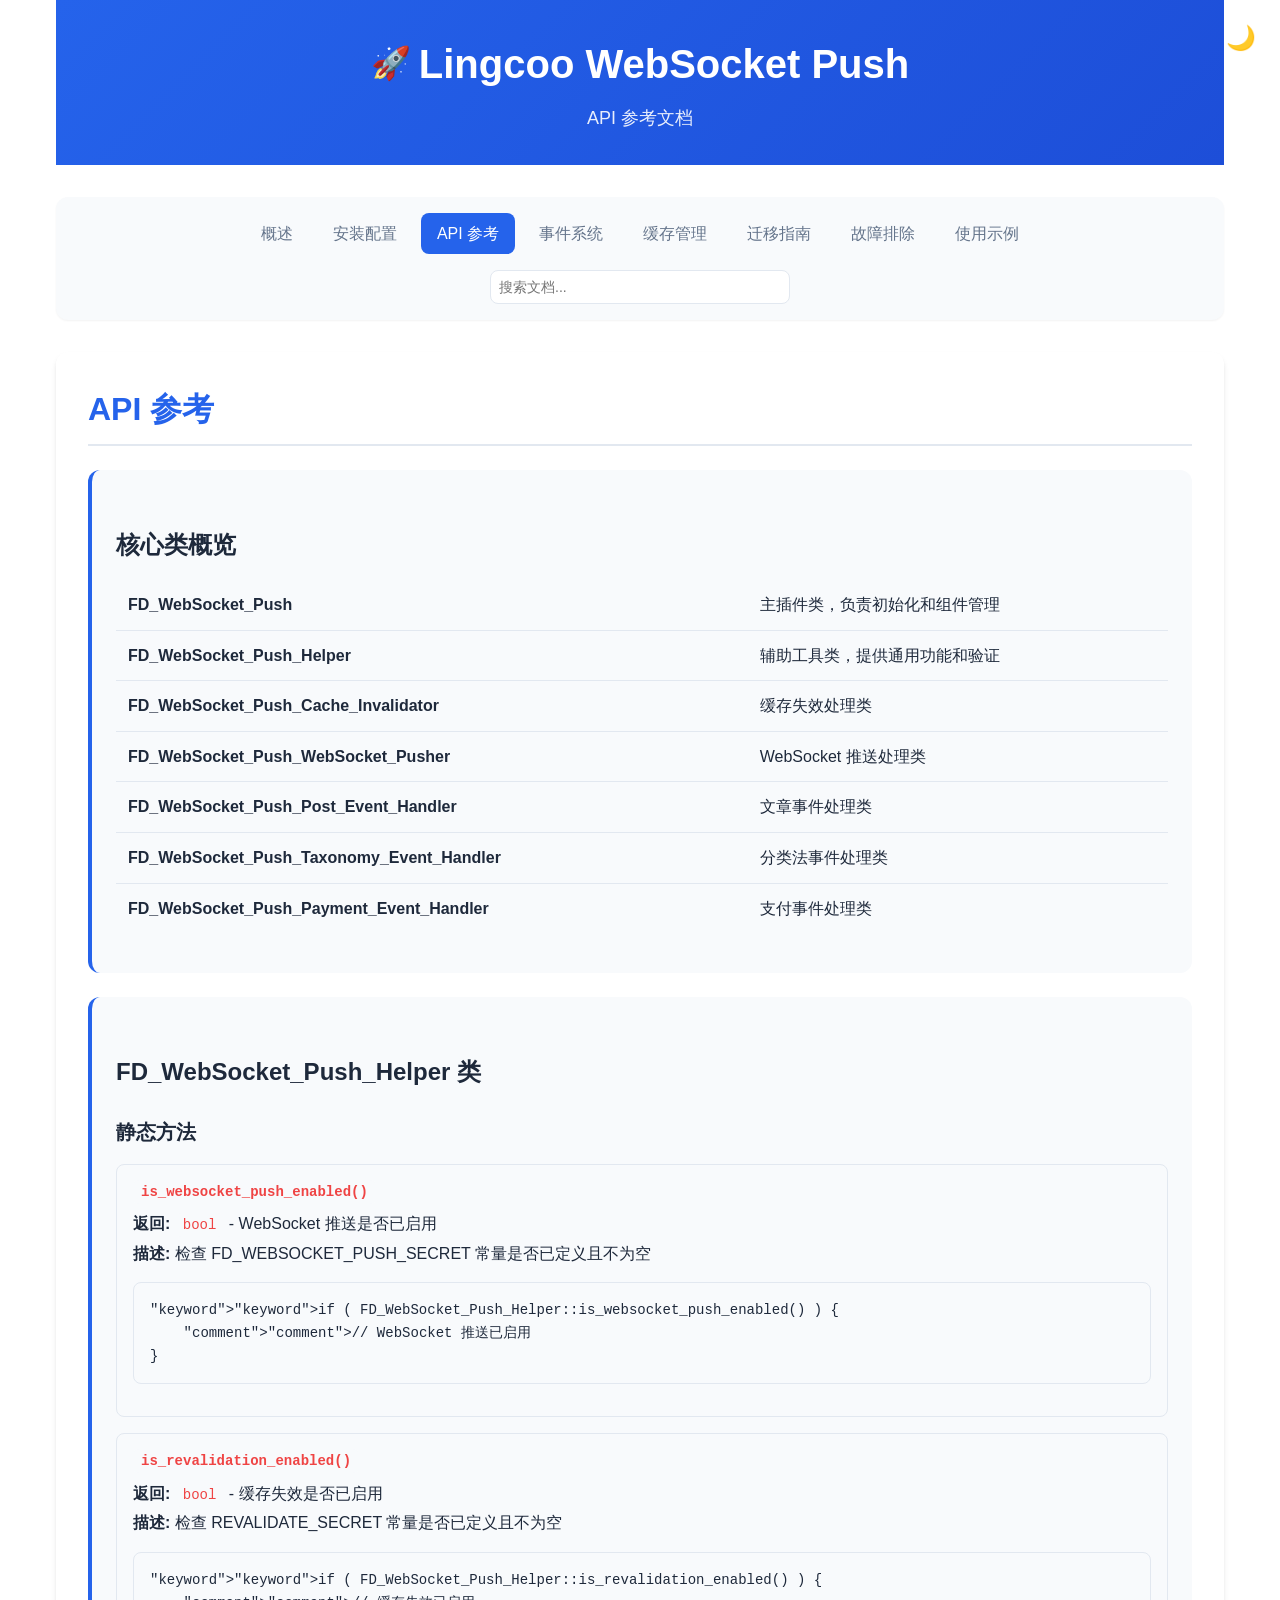
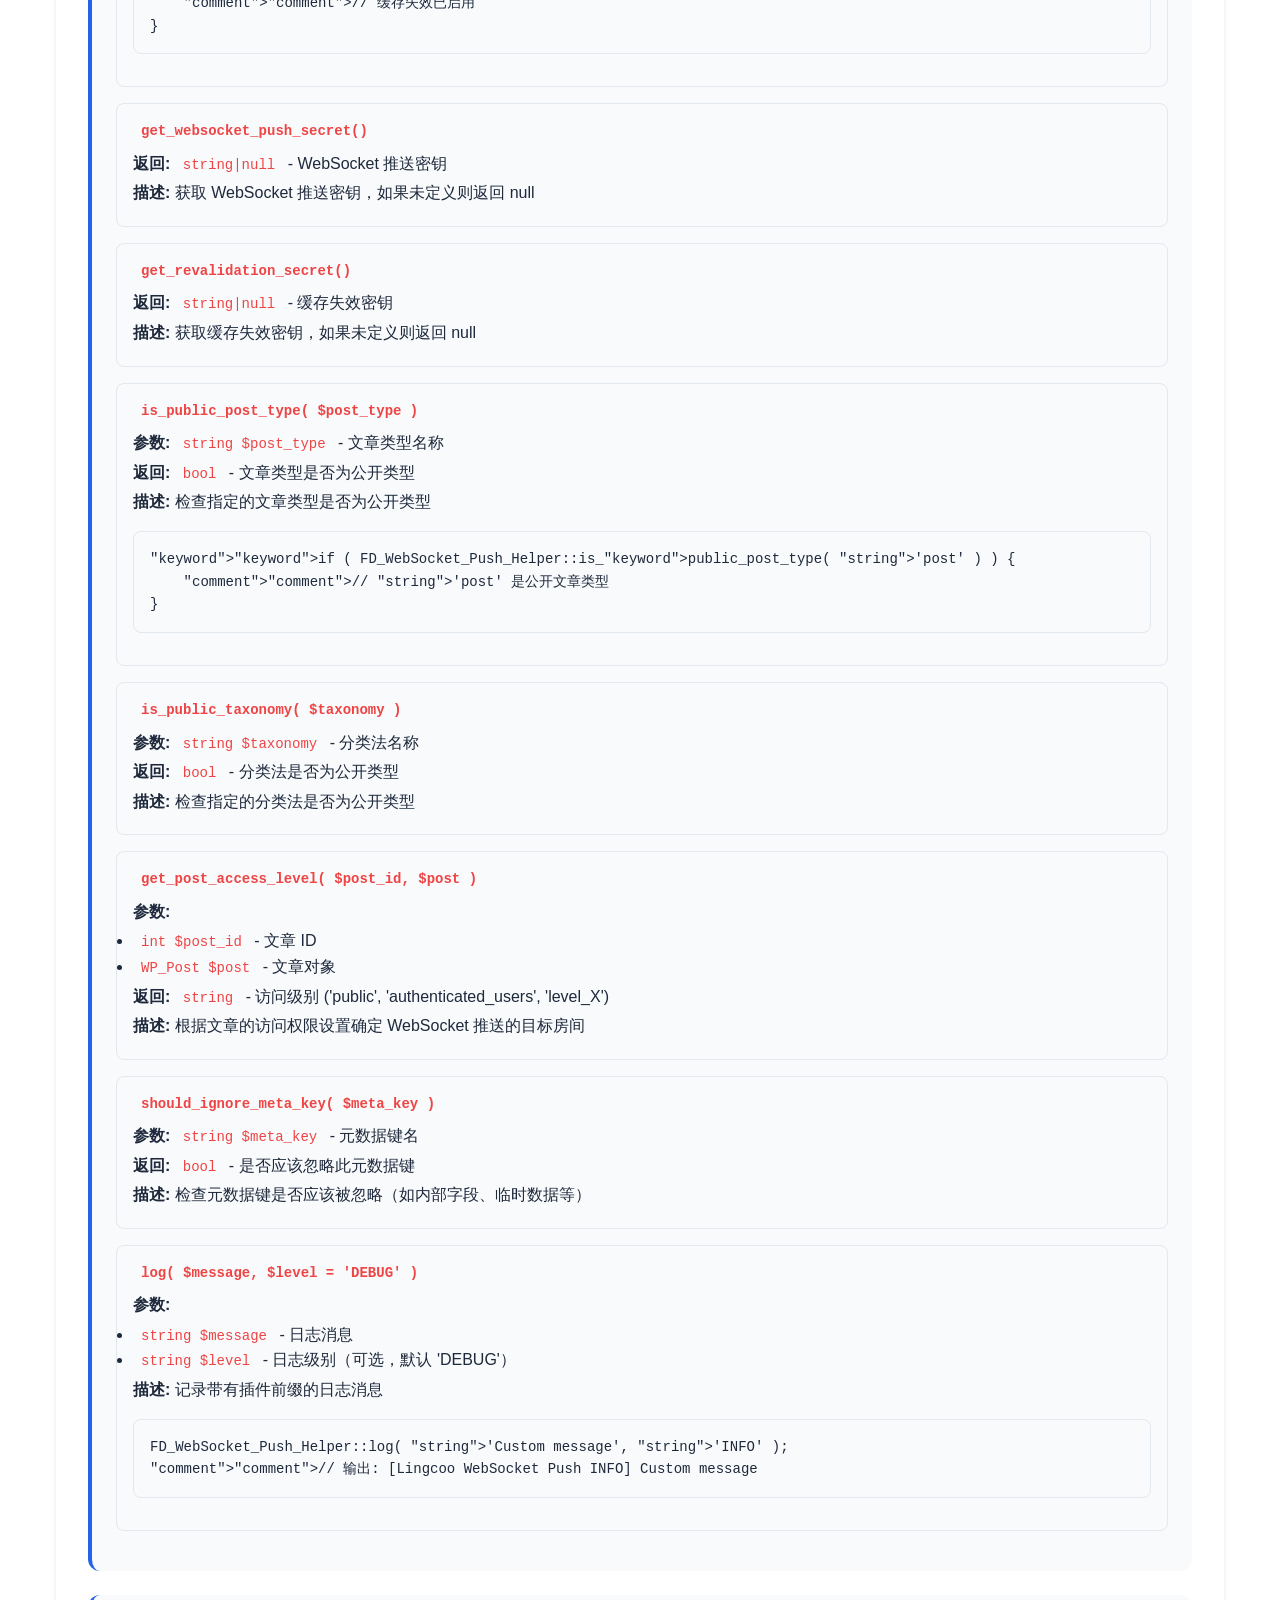
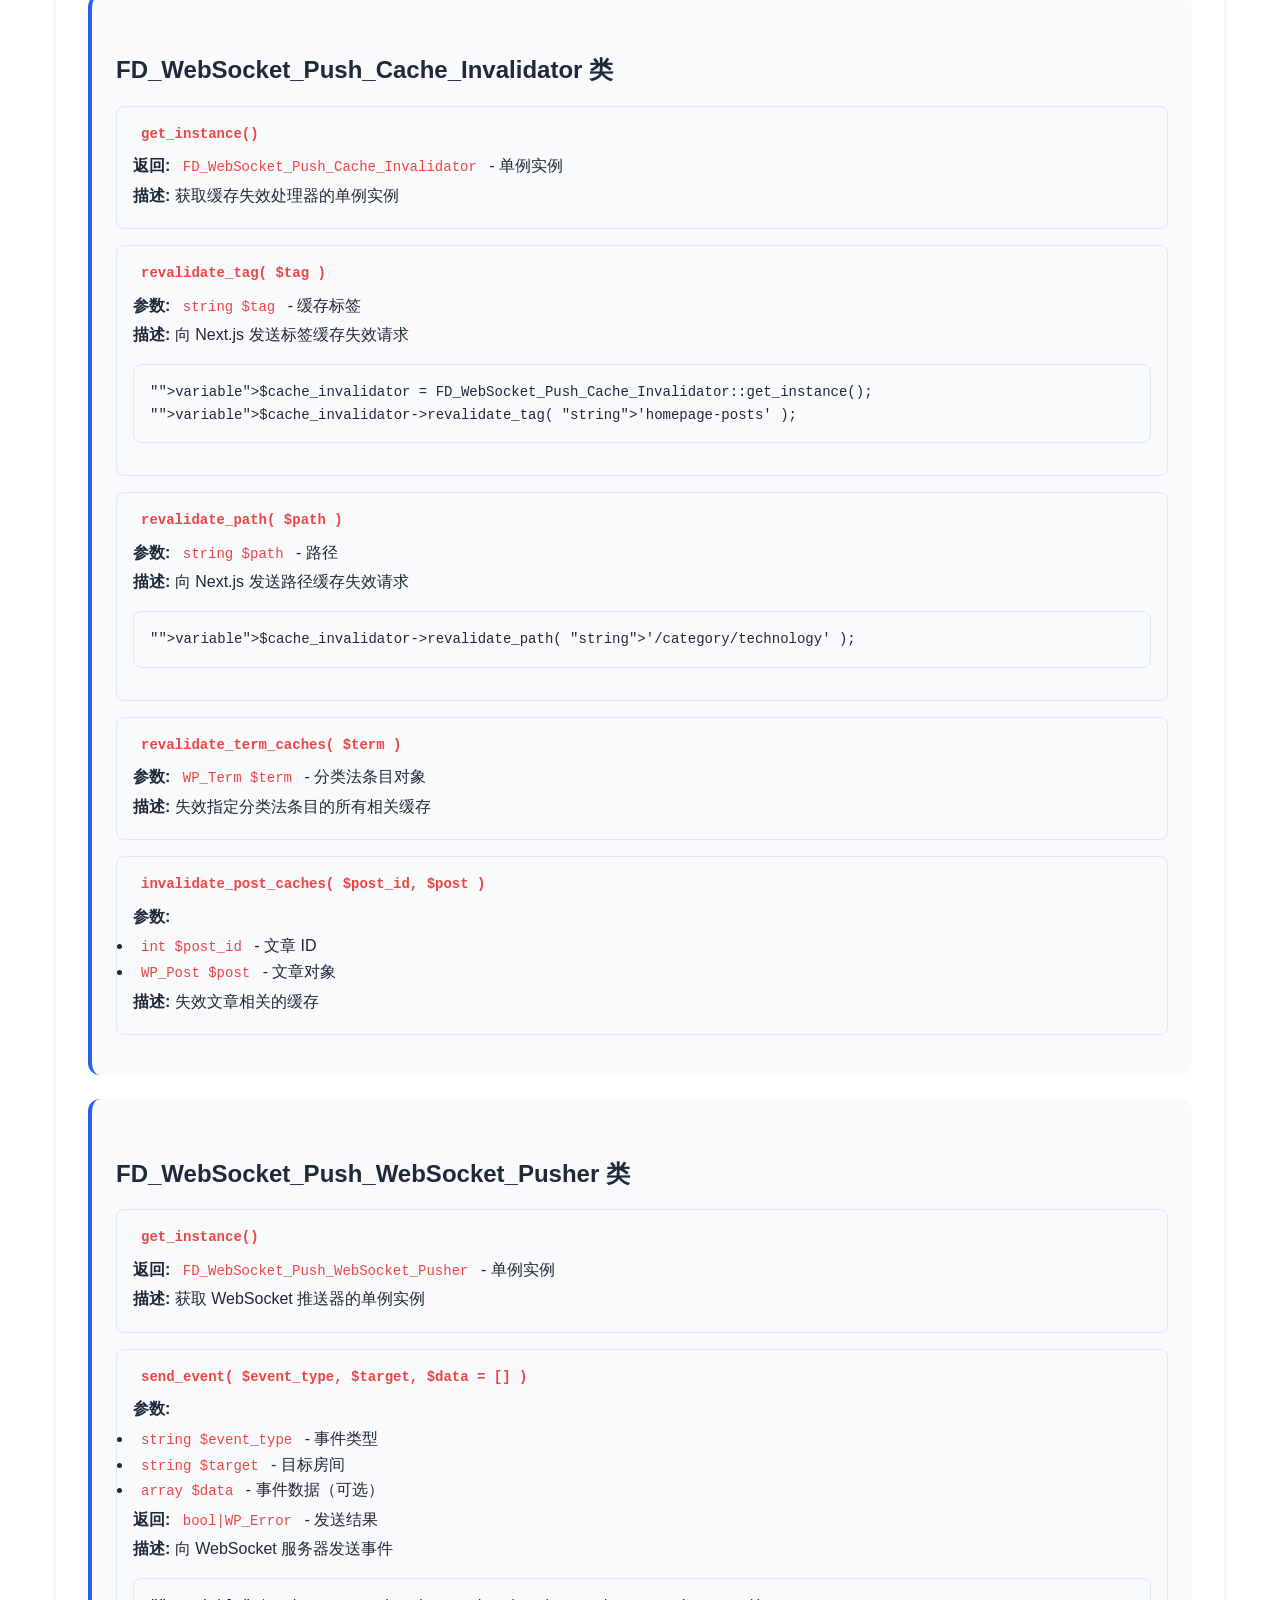
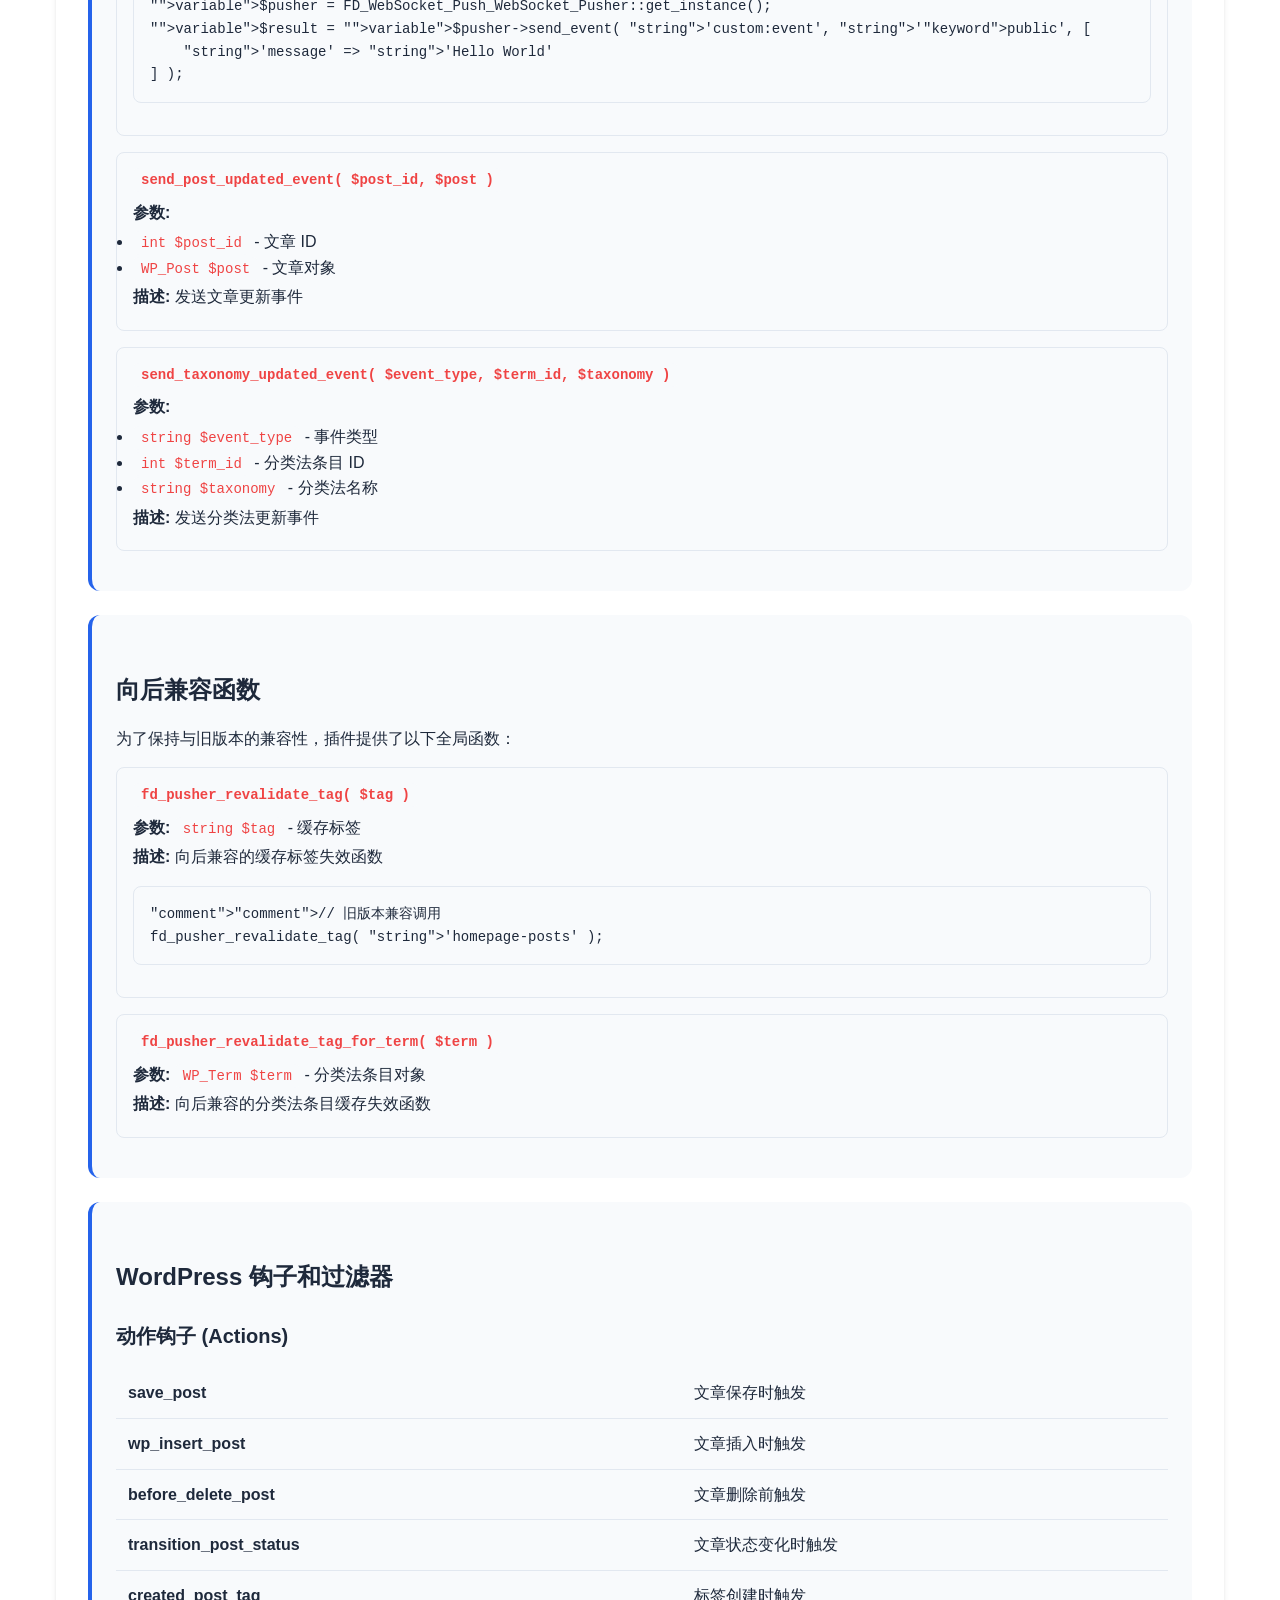
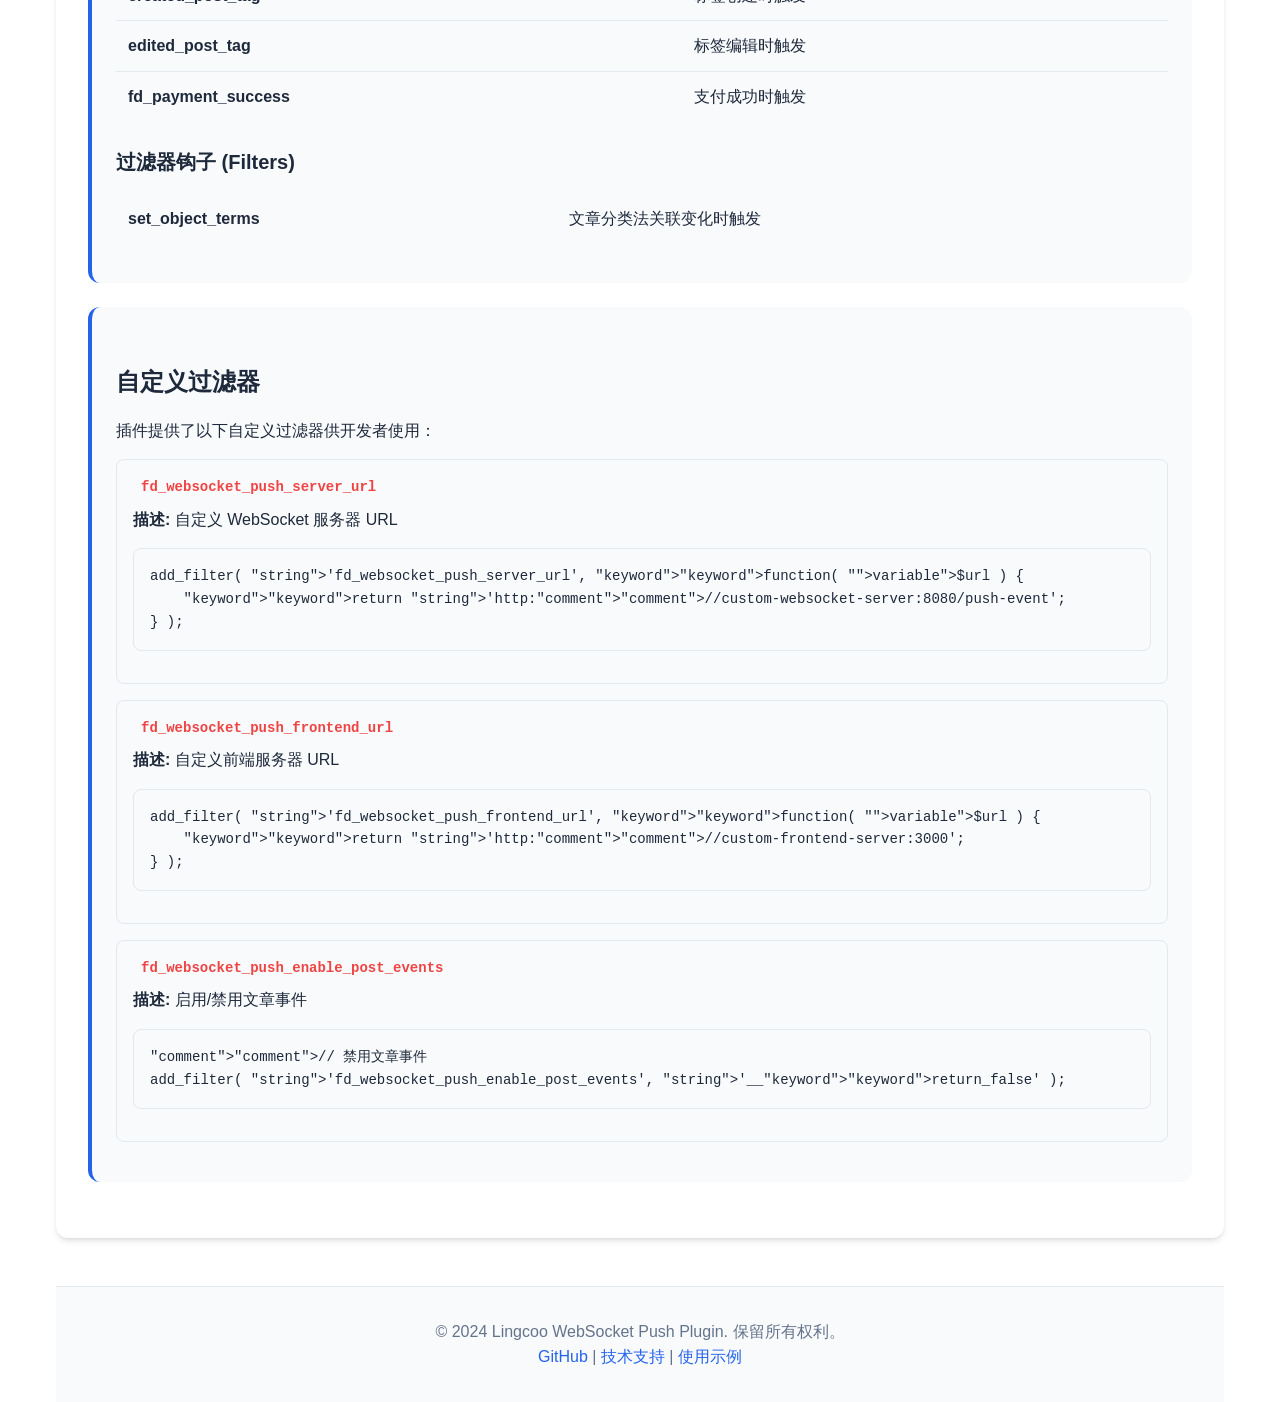
==== commit 108a16f1: "chore: update Lingcoo WebSocket Push identity" ====
--- a/docs/api-reference.html
+++ b/docs/api-reference.html
@@ -3,7 +3,7 @@
 <head>
     <meta charset="UTF-8">
     <meta name="viewport" content="width=device-width, initial-scale=1.0">
-    <title>API 参考 - FD WebSocket Push 插件文档</title>
+    <title>API 参考 - Lingcoo WebSocket Push 插件文档</title>
     <link rel="stylesheet" href="assets/style.css">
     <link rel="icon" type="image/x-icon" href="assets/favicon.ico">
 </head>
@@ -13,7 +13,7 @@
             <div class="header-content">
                 <h1 class="logo">
                     <span class="logo-icon">🚀</span>
-                    FD WebSocket Push
+                    Lingcoo WebSocket Push
                 </h1>
                 <p class="subtitle">API 参考文档</p>
             </div>
@@ -149,7 +149,7 @@
                         </ul>
                         <p><strong>描述:</strong> 记录带有插件前缀的日志消息</p>
                         <pre><code>FD_WebSocket_Push_Helper::log( 'Custom message', 'INFO' );
-// 输出: [FD WebSocket Push INFO] Custom message</code></pre>
+// 输出: [Lingcoo WebSocket Push INFO] Custom message</code></pre>
                     </div>
                 </div>
 
@@ -338,7 +338,7 @@
 
         <footer class="footer">
             <div class="footer-content">
-                <p>&copy; 2024 FD WebSocket Push Plugin. 保留所有权利。</p>
+                <p>&copy; 2024 Lingcoo WebSocket Push Plugin. 保留所有权利。</p>
                 <p>
                     <a href="https://github.com/your-repo/fd-websocket-push" target="_blank">GitHub</a> |
                     <a href="mailto:support@example.com">技术支持</a> |
--- a/docs/assets/style.css
+++ b/docs/assets/style.css
@@ -1,4 +1,4 @@
-/* FD WebSocket Push 文档样式 */
+/* Lingcoo WebSocket Push 文档样式 */
 
 :root {
     --primary-color: #2563eb;
